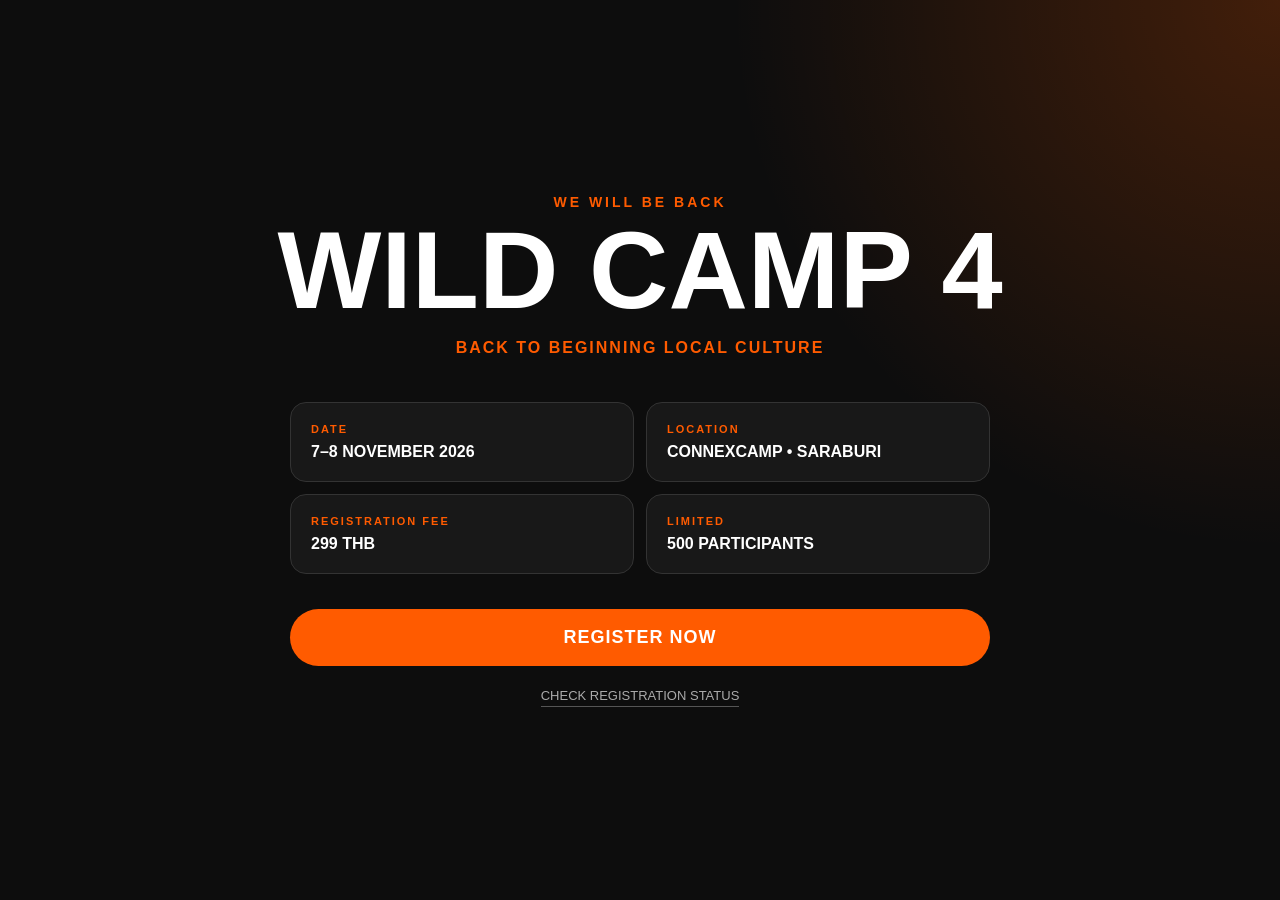
==== index.html @ b6811861 "Initial commit" ====
<!DOCTYPE html>
<html lang="th">
<head>
  <meta charset="UTF-8">
  <meta name="viewport" content="width=device-width, initial-scale=1.0">

  <title>Wild Camp 4</title>

  <link rel="stylesheet" href="css/style.css">
</head>

<body>

  <main class="hero">

    <div class="event-tag">
      WE WILL BE BACK
    </div>

    <h1>WILD CAMP 4</h1>

    <p class="subtitle">
      BACK TO BEGINNING LOCAL CULTURE
    </p>

    <div class="event-info">

      <div class="info-box">
        <span>DATE</span>
        <strong>7–8 NOVEMBER 2026</strong>
      </div>

      <div class="info-box">
        <span>LOCATION</span>
        <strong>CONNEXCAMP • SARABURI</strong>
      </div>

      <div class="info-box">
        <span>REGISTRATION FEE</span>
        <strong>299 THB</strong>
      </div>

      <div class="info-box">
        <span>LIMITED</span>
        <strong>500 PARTICIPANTS</strong>
      </div>

    </div>

    <a href="register.html" class="register-button">
      REGISTER NOW
    </a>

    <a href="status.html" class="status-link">
      CHECK REGISTRATION STATUS
    </a>

  </main>

</body>
</html>
---- css/style.css ----
/* =========================
   WILD CAMP 4 - MAIN STYLE
========================= */

* {
  margin: 0;
  padding: 0;
  box-sizing: border-box;
}

body {
  font-family: Arial, Helvetica, sans-serif;
  background: #0d0d0d;
  color: #ffffff;
}

/* =========================
   HOME PAGE
========================= */

.hero {
  min-height: 100vh;
  padding: 60px 20px;
  display: flex;
  flex-direction: column;
  justify-content: center;
  align-items: center;
  text-align: center;
  background:
    radial-gradient(
      circle at top right,
      rgba(255, 91, 0, 0.22),
      transparent 35%
    ),
    #0d0d0d;
}

.event-tag {
  color: #ff5b00;
  font-size: 14px;
  font-weight: bold;
  letter-spacing: 4px;
  margin-bottom: 20px;
}

.hero h1 {
  font-size: clamp(52px, 12vw, 110px);
  font-weight: 900;
  line-height: 0.9;
  color: #ffffff;
}

.subtitle {
  color: #ff5b00;
  font-weight: bold;
  letter-spacing: 2px;
  margin: 20px 0 45px;
}

.event-info {
  width: 100%;
  max-width: 700px;
  display: grid;
  grid-template-columns: repeat(2, 1fr);
  gap: 12px;
  margin-bottom: 35px;
}

.info-box {
  background: #181818;
  border: 1px solid #333333;
  border-radius: 16px;
  padding: 20px;
  text-align: left;
}

.info-box span {
  display: block;
  color: #ff5b00;
  font-size: 11px;
  font-weight: bold;
  letter-spacing: 2px;
  margin-bottom: 8px;
}

.info-box strong {
  font-size: 16px;
}

.register-button {
  width: 100%;
  max-width: 700px;
  background: #ff5b00;
  color: #ffffff;
  padding: 18px 25px;
  border-radius: 50px;
  text-decoration: none;
  font-size: 18px;
  font-weight: 900;
  letter-spacing: 1px;
  transition: 0.2s;
}

.register-button:hover {
  background: #ff7626;
  transform: translateY(-2px);
}

.status-link {
  margin-top: 22px;
  color: #aaaaaa;
  font-size: 13px;
  text-decoration: none;
  border-bottom: 1px solid #555555;
  padding-bottom: 3px;
}

.status-link:hover {
  color: #ff5b00;
}


/* =========================
   REGISTRATION PAGE
========================= */

.registration-page {
  min-height: 100vh;
  background:
    radial-gradient(
      circle at top right,
      rgba(255, 91, 0, 0.18),
      transparent 30%
    ),
    #0d0d0d;
  padding: 40px 20px 80px;
}

.registration-container {
  width: 100%;
  max-width: 650px;
  margin: 0 auto;
}

.back-link {
  display: inline-block;
  color: #aaaaaa;
  text-decoration: none;
  font-size: 13px;
  font-weight: bold;
  margin-bottom: 45px;
}

.back-link:hover {
  color: #ff5b00;
}

.registration-header {
  margin-bottom: 30px;
}

.registration-title {
  font-size: clamp(42px, 10vw, 72px);
  font-weight: 900;
  line-height: 0.95;
  margin-bottom: 20px;
}

.registration-description {
  color: #aaaaaa;
  font-size: 14px;
  line-height: 1.8;
  font-weight: bold;
}

.fee-card {
  background: #ff5b00;
  color: #ffffff;
  border-radius: 18px;
  padding: 22px;
  margin-bottom: 35px;
  display: flex;
  justify-content: space-between;
  align-items: center;
}

.fee-card span {
  font-size: 12px;
  font-weight: bold;
  letter-spacing: 1px;
}

.fee-card strong {
  font-size: 24px;
}

.form-group {
  margin-bottom: 24px;
}

.form-group label {
  display: block;
  margin-bottom: 10px;
  font-size: 14px;
  font-weight: bold;
}

.form-group label span {
  color: #ff5b00;
}

.form-group input {
  width: 100%;
  padding: 17px;
  background: #181818;
  color: #ffffff;
  border: 1px solid #333333;
  border-radius: 12px;
  font-size: 16px;
  outline: none;
}

.form-group input::placeholder {
  color: #666666;
}

.form-group input:focus {
  border-color: #ff5b00;
}

.form-group input[type="file"] {
  cursor: pointer;
}

.form-group small {
  display: block;
  color: #777777;
  margin-top: 8px;
}

.form-section-title {
  color: #ff5b00;
  font-size: 13px;
  font-weight: 900;
  letter-spacing: 2px;
  padding: 15px 0;
  margin: 35px 0 20px;
  border-bottom: 1px solid #333333;
}

.payment-info {
  background: #181818;
  border: 1px solid #333333;
  border-radius: 16px;
  padding: 22px;
  margin-bottom: 25px;
}

.payment-info > p {
  color: #aaaaaa;
  margin-bottom: 5px;
}

.payment-info > strong {
  color: #ff5b00;
  font-size: 32px;
}

.bank-info {
  border-top: 1px solid #333333;
  margin-top: 20px;
  padding-top: 20px;
}

.bank-info span {
  color: #888888;
  font-size: 12px;
}

.bank-info p {
  margin-top: 8px;
}

.checkbox-group {
  display: flex;
  align-items: flex-start;
  gap: 12px;
  color: #aaaaaa;
  font-size: 13px;
  line-height: 1.6;
  margin: 30px 0;
  cursor: pointer;
}

.checkbox-group input {
  margin-top: 4px;
  accent-color: #ff5b00;
}

.submit-button {
  width: 100%;
  border: none;
  border-radius: 50px;
  padding: 19px;
  background: #ff5b00;
  color: #ffffff;
  font-size: 17px;
  font-weight: 900;
  letter-spacing: 1px;
  cursor: pointer;
  transition: 0.2s;
}

.submit-button:hover {
  background: #ff7626;
  transform: translateY(-2px);
}

.form-note {
  color: #777777;
  font-size: 12px;
  text-align: center;
  line-height: 1.7;
  margin-top: 25px;
}


/* =========================
   MOBILE
========================= */

@media (max-width: 600px) {

  .hero {
    padding: 45px 18px;
  }

  .event-info {
    grid-template-columns: 1fr;
  }

  .info-box {
    padding: 17px;
  }

  .registration-page {
    padding: 25px 16px 60px;
  }

  .registration-title {
    font-size: 42px;
  }

  .fee-card {
    padding: 18px;
  }
}

/* =========================
   CHECK STATUS PAGE
========================= */

.status-page {
    min-height: 100vh;
    padding: 60px 20px;
    display: flex;
    justify-content: center;
    align-items: center;
}

.status-container {
    width: 100%;
    max-width: 700px;
}

.back-link {
    display: inline-block;
    margin-bottom: 40px;
    color: #ffffff;
    text-decoration: none;
    font-weight: 700;
    letter-spacing: 1px;
}

.back-link:hover {
    color: #ff5a00;
}

.status-page .event-tag {
    color: #ff5a00;
    font-weight: 700;
    letter-spacing: 3px;
    margin-bottom: 15px;
}

.status-page h1 {
    font-size: 72px;
    line-height: 0.9;
    margin: 0 0 25px;
    color: #ffffff;
}

.status-description {
    color: #b8b8b8;
    font-size: 17px;
    margin-bottom: 40px;
}

.status-search-box {
    padding: 30px;
    border: 1px solid #444;
    border-radius: 18px;
    background: #181818;
}

.status-search-box label {
    display: block;
    margin-bottom: 12px;
    color: #ffffff;
    font-weight: 700;
    letter-spacing: 1px;
}

.status-search-box input {
    width: 100%;
    box-sizing: border-box;
    padding: 18px;
    margin-bottom: 18px;
    border: 1px solid #555;
    border-radius: 10px;
    background: #101010;
    color: #ffffff;
    font-size: 16px;
    outline: none;
}

.status-search-box input:focus {
    border-color: #ff5a00;
}

#checkStatusButton {
    width: 100%;
    padding: 18px;
    border: none;
    border-radius: 50px;
    background: #ff5a00;
    color: #ffffff;
    font-weight: 800;
    font-size: 16px;
    letter-spacing: 2px;
    cursor: pointer;
}

#checkStatusButton:hover {
    opacity: 0.9;
}

.status-result {
    margin-top: 25px;
    color: #ffffff;
}

/* Mobile */
@media (max-width: 600px) {
    .status-page {
        padding: 30px 16px;
    }

    .status-page h1 {
        font-size: 48px;
    }

    .status-search-box {
        padding: 20px;
    }
}


/* Status Card */
.status-card {
    padding: 20px;
    border-radius: 16px;
    border: 1px solid rgba(255, 255, 255, 0.2);
}

.status-card.approved {
    border-left: 5px solid #22c55e;
    background: rgba(34, 197, 94, 0.12);
}

.status-card.pending {
    border-left: 5px solid #ff6a00;
    background: rgba(255, 106, 0, 0.12);
}

.status-card.rejected {
    border-left: 5px solid #ef4444;
    background: rgba(239, 68, 68, 0.12);
}
/* =========================
   ADMIN PAGE
========================= */




.admin-page {
    min-height: 100vh;
    padding: 60px 8%;
    background: #0d0d0d;
    color: #ffffff;
}

.admin-label {
    color: #ff6500;
    font-weight: bold;
    letter-spacing: 3px;
}

.admin-page h1 {
    font-size: 64px;
    line-height: 0.9;
    margin: 15px 0 25px;
}

.admin-description {
    color: #cccccc;
    margin-bottom: 30px;
}

#loadRegistrationsButton {
    width: 100%;
    max-width: 500px;
    padding: 18px;
    border: none;
    border-radius: 50px;
    background: #ff6500;
    color: white;
    font-weight: bold;
    font-size: 16px;
    cursor: pointer;
}

#loadRegistrationsButton:hover {
    opacity: 0.9;
}

#adminMessage {
    margin-top: 25px;
}

#registrationList {
    margin-top: 30px;
}

/* =========================
   ADMIN REGISTRATION CARD
========================= */

.registration-item {
  background: #1a1a1a;
  border: 1px solid rgba(255, 255, 255, 0.15);
  border-left: 5px solid #ff6500;
  border-radius: 16px;
  padding: 20px;
  margin-bottom: 16px;
  color: #ffffff;
  line-height: 1.6;
}

.registration-item strong {
  font-size: 20px;
  color: #ffffff;
}

.registration-item:hover {
  border-color: #ff6500;
  transform: translateY(-2px);
  transition: 0.2s;
}
/* ================================
   WILD CAMP 4 - CHECK-IN PAGE
================================ */

.checkin-container {
  width: 90%;
  max-width: 520px;
  margin: 70px auto;
  padding: 45px 40px;
  background: #ffffff;
  border: 2px solid #111111;
  box-shadow: 10px 10px 0 #111111;
  box-sizing: border-box;
}

.back-link {
  display: inline-block;
  margin-bottom: 35px;
  color: #111111;
  text-decoration: none;
  font-weight: 700;
  font-size: 14px;
}

.back-link:hover {
  opacity: 0.6;
}

.event-tag {
  margin: 0 0 10px;
  font-size: 14px;
  font-weight: 700;
  letter-spacing: 3px;
}

.checkin-container h1 {
  margin: 0;
  font-size: clamp(48px, 10vw, 82px);
  line-height: 0.95;
  letter-spacing: -3px;
}

.checkin-description {
  margin: 22px 0 35px;
  color: #555555;
  font-size: 16px;
  line-height: 1.6;
}

.checkin-box {
  display: flex;
  flex-direction: column;
  gap: 12px;
}

.checkin-box label {
  font-size: 13px;
  font-weight: 700;
  letter-spacing: 1.5px;
}

.checkin-box input {
  width: 100%;
  padding: 16px;
  border: 2px solid #111111;
  background: #ffffff;
  color: #111111;
  font-size: 17px;
  box-sizing: border-box;
  outline: none;
}

.checkin-box input:focus {
  box-shadow: 4px 4px 0 #111111;
}

.checkin-box button {
  width: 100%;
  margin-top: 5px;
  padding: 17px;
  border: 2px solid #111111;
  background: #111111;
  color: #ffffff;
  font-size: 16px;
  font-weight: 800;
  letter-spacing: 2px;
  cursor: pointer;
}

.checkin-box button:hover {
  background: #ffffff;
  color: #111111;
}

.checkin-box button:disabled {
  opacity: 0.6;
  cursor: wait;
}

.checkin-message {
  margin-top: 25px;
  font-size: 16px;
  font-weight: 700;
  line-height: 1.5;
}

/* Mobile */
@media (max-width: 600px) {
  .checkin-container {
    width: calc(100% - 32px);
    margin: 30px auto;
    padding: 32px 24px;
    box-shadow: 6px 6px 0 #111111;
  }

  .back-link {
    margin-bottom: 28px;
  }

  .checkin-container h1 {
    font-size: 52px;
  }
}
.checkin-container h1 {
  display: block;
  color: #1f2937;
  font-size: 52px;
  font-weight: 800;
  margin: 25px 0 15px;
  line-height: 1;
}
.checkin-message {
  margin-top: 24px;
  font-size: 18px;
  font-weight: 700;
  color: #1f2937;
}

.checkin-message p {
  margin: 0;
  color: #1f2937;
}
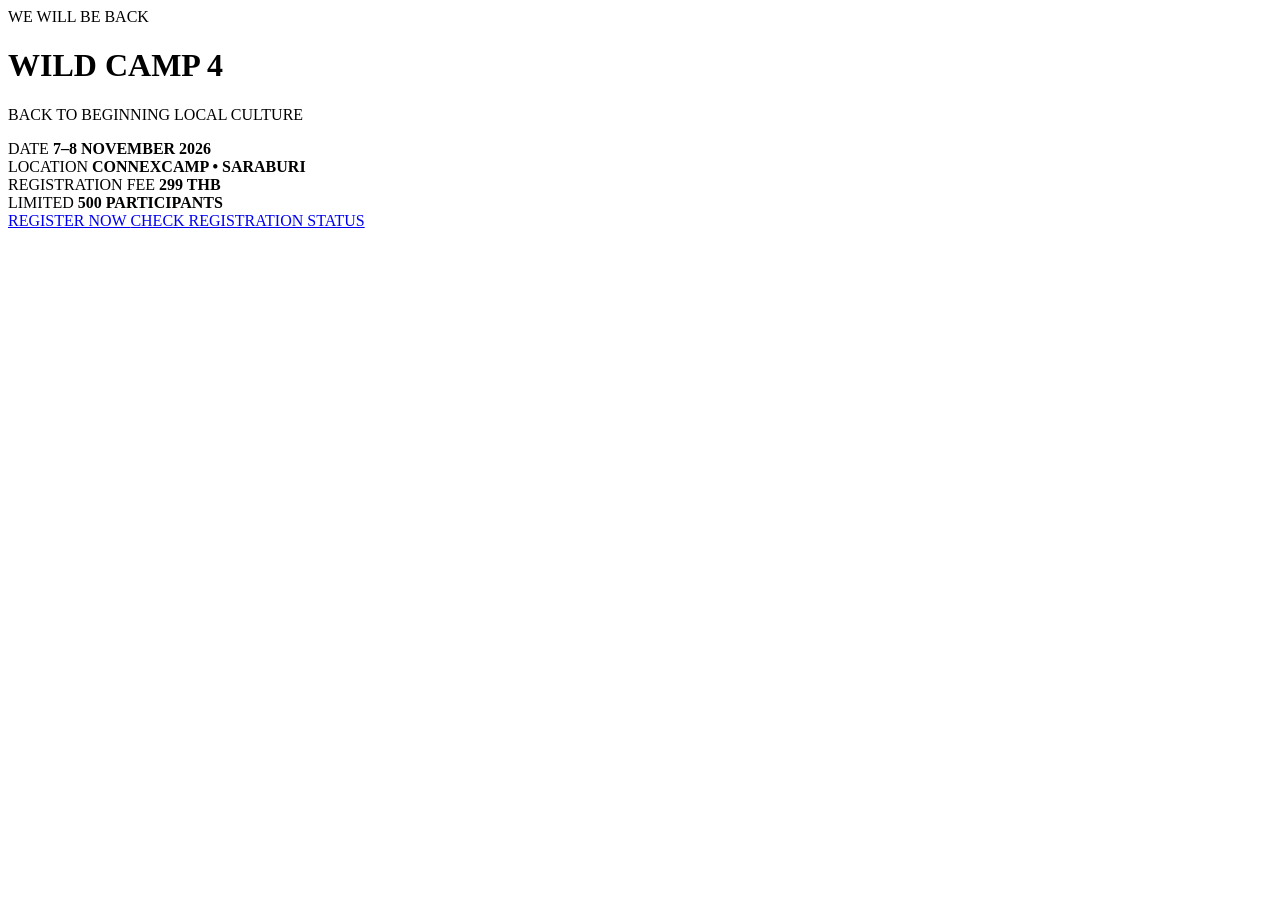
==== commit bace8827: "Update index.html" ====
--- a/index.html
+++ b/index.html
@@ -5,6 +5,12 @@
   <meta name="viewport" content="width=device-width, initial-scale=1.0">
 
   <title>Wild Camp 4</title>
+
+<meta property="og:title" content="WILD CAMP 4.0 | เปิดลงทะเบียนแล้ว">
+<meta property="og:description" content="ร่วมออกเดินทาง สร้างมิตรภาพ และความทรงจำไปด้วยกัน | 7-8 November 2026">
+<meta property="og:type" content="website">
+<meta property="og:url" content="https://tinyurl.com/wildcamp4-test">
+<meta property="og:image" content="911738A9-644B-414E-A91F-F32BAB67583B.jpg"
 
   <link rel="stylesheet" href="css/style.css">
 </head>
@@ -58,4 +64,4 @@
   </main>
 
 </body>
-</html>+</html>
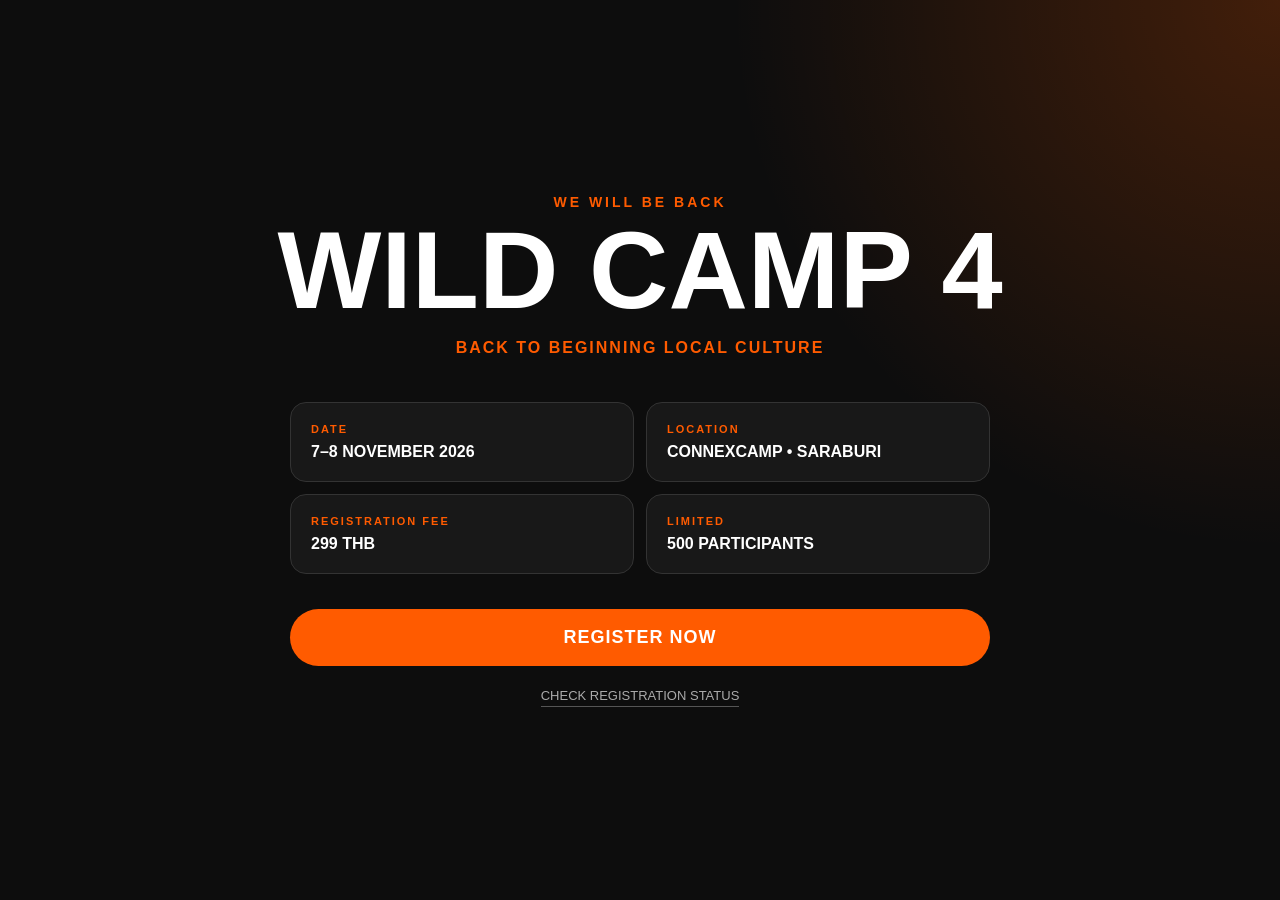
==== commit 51014dd4: "Update index.html" ====
--- a/index.html
+++ b/index.html
@@ -9,8 +9,8 @@
 <meta property="og:title" content="WILD CAMP 4.0 | เปิดลงทะเบียนแล้ว">
 <meta property="og:description" content="ร่วมออกเดินทาง สร้างมิตรภาพ และความทรงจำไปด้วยกัน | 7-8 November 2026">
 <meta property="og:type" content="website">
-<meta property="og:url" content="https://tinyurl.com/wildcamp4-test">
-<meta property="og:image" content="911738A9-644B-414E-A91F-F32BAB67583B.jpg"
+<meta property="og:url" content="https://dudkiggapu27-ctrl.github.io/WildCampRegistration/">
+<meta property="og:image" content="https://dudkiggapu27-ctrl.github.io/WildCampRegistration/911738A9-644B-414E-A91F-F32BAB67583B.jpg">
 
   <link rel="stylesheet" href="css/style.css">
 </head>
